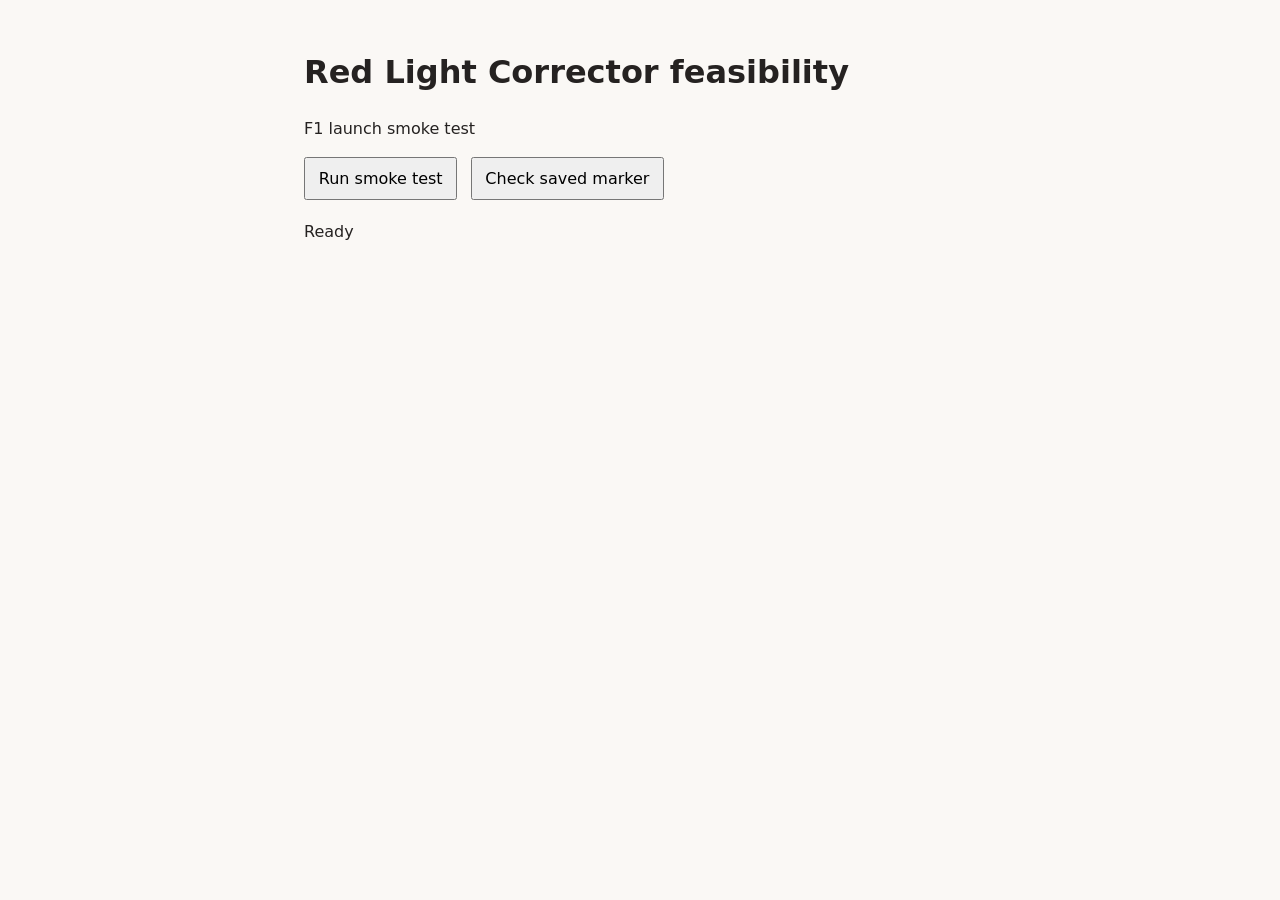
==== feasibility/harness/index.html @ c2a44934 "Add initial Phase 1 launch smoke test" ====
<!doctype html>
<html lang="en">
<meta charset="utf-8">
<meta http-equiv="Content-Security-Policy" content="default-src 'none'; script-src 'self' 'wasm-unsafe-eval'; worker-src blob:; img-src blob:; style-src 'self'; connect-src 'none'; base-uri 'none'; form-action 'none'">
<meta name="viewport" content="width=device-width,initial-scale=1">
<title>Red Light Corrector feasibility</title>
<link rel="stylesheet" href="harness.css">
<script defer src="smoke.js"></script>
<main>
  <h1>Red Light Corrector feasibility</h1>
  <p>F1 launch smoke test</p>
  <button id="run" type="button">Run smoke test</button>
  <button id="check-storage" type="button">Check saved marker</button>
  <p id="summary" role="status">Ready</p>
  <dl id="results"></dl>
</main>
</html>
---- feasibility/harness/harness.css ----
body {
  color: #252221;
  background: #faf8f5;
  font: 1rem/1.5 system-ui, sans-serif;
  margin: 0;
}

main {
  max-width: 42rem;
  margin: 3rem auto;
  padding: 0 1.25rem;
}

button {
  font: inherit;
  margin: 0 .5rem .25rem 0;
  padding: .45rem .8rem;
}

dt {
  font-weight: 600;
}

dd {
  margin: 0 0 .6rem;
}
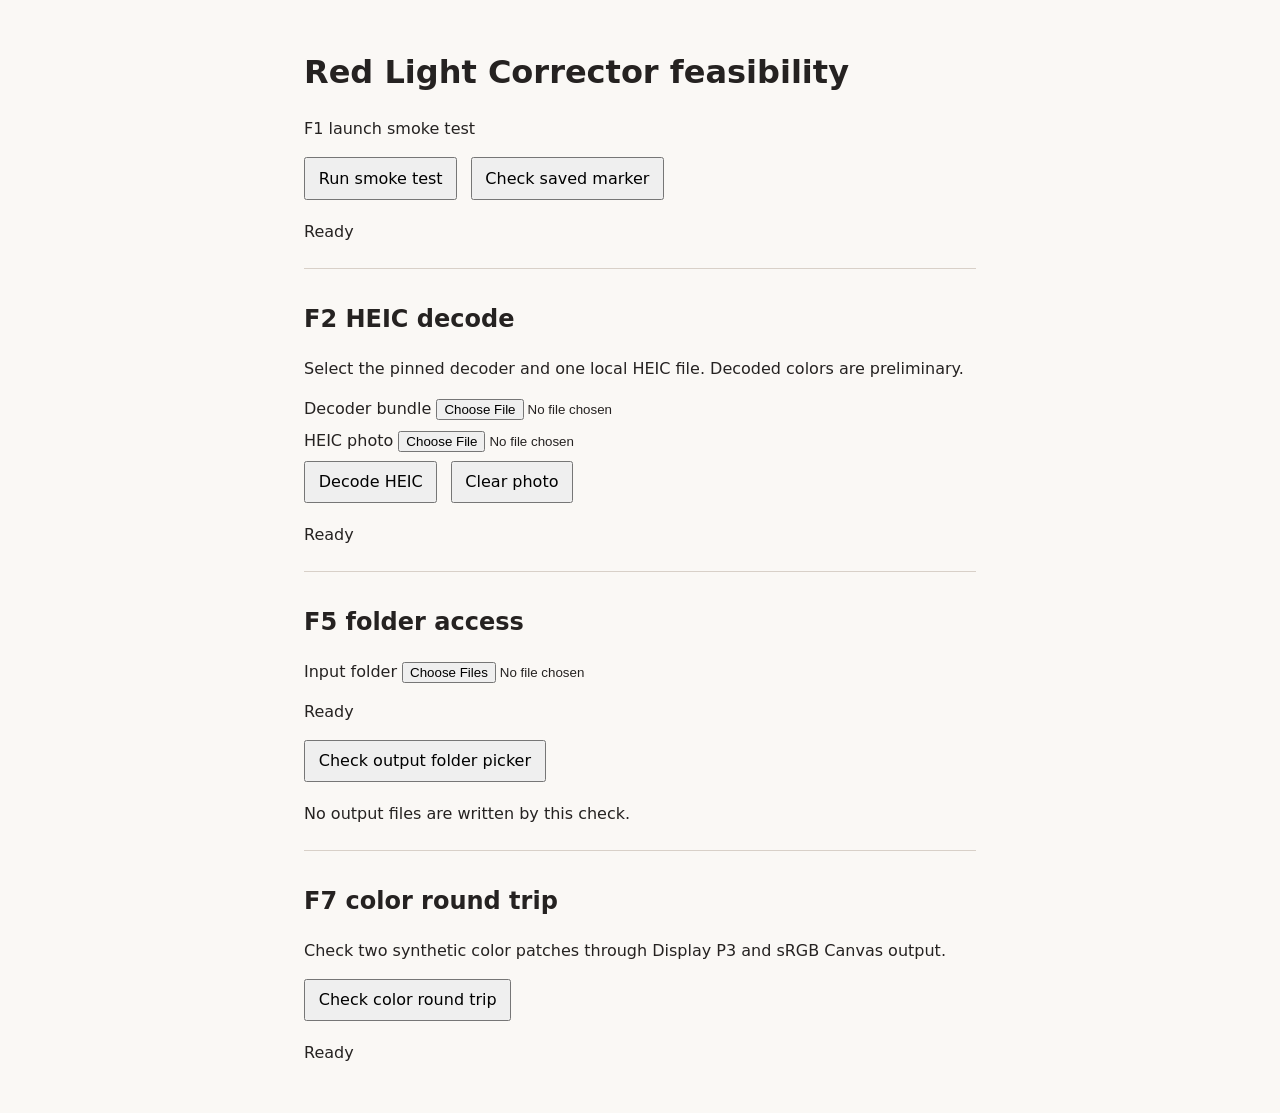
==== commit 3c56185d: "Add HEIC, folder, and color feasibility probes" ====
--- a/feasibility/harness/index.html
+++ b/feasibility/harness/index.html
@@ -6,6 +6,8 @@
 <title>Red Light Corrector feasibility</title>
 <link rel="stylesheet" href="harness.css">
 <script defer src="smoke.js"></script>
+<script defer src="photo-probe.js"></script>
+<script defer src="color-probe.js"></script>
 <main>
   <h1>Red Light Corrector feasibility</h1>
   <p>F1 launch smoke test</p>
@@ -13,5 +15,30 @@
   <button id="check-storage" type="button">Check saved marker</button>
   <p id="summary" role="status">Ready</p>
   <dl id="results"></dl>
+  <section aria-labelledby="heic-title">
+    <h2 id="heic-title">F2 HEIC decode</h2>
+    <p>Select the pinned decoder and one local HEIC file. Decoded colors are preliminary.</p>
+    <label>Decoder bundle <input id="decoder-bundle" type="file" accept=".js"></label>
+    <label>HEIC photo <input id="heic-photo" type="file" accept=".heic,.heif,image/heic,image/heif"></label>
+    <button id="decode-heic" type="button">Decode HEIC</button>
+    <button id="clear-heic" type="button">Clear photo</button>
+    <p id="heic-result" role="status">Ready</p>
+    <canvas id="heic-preview" aria-label="Bundled decoder preview" hidden></canvas>
+  </section>
+  <section aria-labelledby="folder-title">
+    <h2 id="folder-title">F5 folder access</h2>
+    <label>Input folder <input id="input-folder" type="file" webkitdirectory multiple></label>
+    <p id="folder-result" role="status">Ready</p>
+    <button id="check-output-picker" type="button">Check output folder picker</button>
+    <p id="picker-result" role="status">No output files are written by this check.</p>
+  </section>
+  <section aria-labelledby="color-title">
+    <h2 id="color-title">F7 color round trip</h2>
+    <p>Check two synthetic color patches through Display P3 and sRGB Canvas output.</p>
+    <button id="check-color" type="button">Check color round trip</button>
+    <p id="color-result" role="status">Ready</p>
+    <canvas id="color-preview" width="64" height="32" aria-label="Display P3 red and neutral gray patches" hidden></canvas>
+    <pre id="color-measurements"></pre>
+  </section>
 </main>
 </html>
--- a/feasibility/harness/harness.css
+++ b/feasibility/harness/harness.css
@@ -24,3 +24,19 @@
 dd {
   margin: 0 0 .6rem;
 }
+
+section {
+  border-top: 1px solid #d8d0c8;
+  margin-top: 1.5rem;
+  padding-top: .75rem;
+}
+
+label {
+  display: block;
+  margin: .5rem 0;
+}
+
+canvas {
+  height: auto;
+  max-width: 100%;
+}
